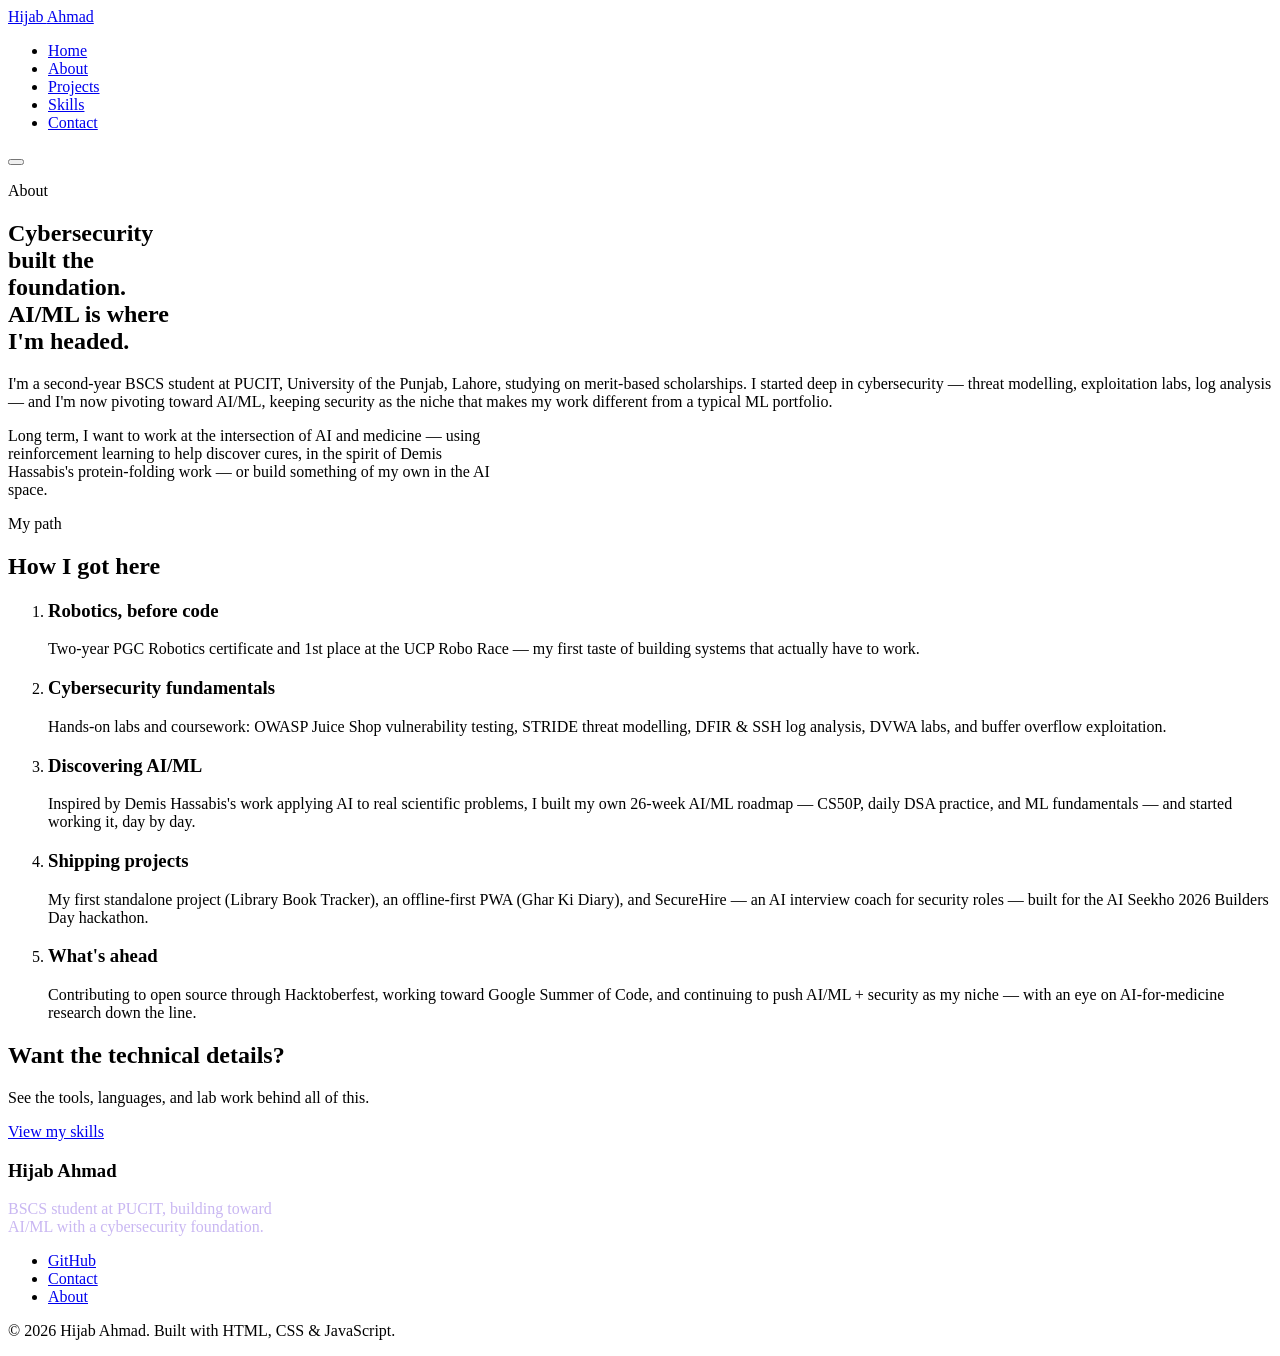
==== about.html @ f09784b3 "Add semantic HTML structure for all 5 pages" ====
<!DOCTYPE html>
<html lang="en">
<head>
  <meta charset="UTF-8">
  <meta name="viewport" content="width=device-width, initial-scale=1.0">
  <title>About — Hijab Ahmad</title>
  <meta name="description" content="Hijab Ahmad's background — from robotics and cybersecurity foundations to a self-built AI/ML roadmap.">
  <link rel="preconnect" href="https://fonts.googleapis.com">
  <link href="https://fonts.googleapis.com/css2?family=Fraunces:wght@600;700;900&family=Inter:wght@400;500;600;700&display=swap" rel="stylesheet">
  <link rel="stylesheet" href="css/styles.css">
</head>
<body>

  <header class="site-header">
    <div class="wrap">
      <a href="index.html" class="brand">Hijab <span>Ahmad</span></a>
      <nav aria-label="Primary">
        <ul class="nav-list" id="primary-nav">
          <li><a href="index.html">Home</a></li>
          <li><a href="about.html" aria-current="page">About</a></li>
          <li><a href="projects.html">Projects</a></li>
          <li><a href="skills.html">Skills</a></li>
          <li><a href="contact.html">Contact</a></li>
        </ul>
      </nav>
      <button class="nav-toggle" aria-label="Toggle navigation menu" aria-expanded="false" aria-controls="primary-nav">
        <span></span>
      </button>
    </div>
  </header>

  <main>
    <section style="padding-bottom:0;">
      <div class="wrap">
        <p class="hero-eyebrow">About</p>
        <h1 style="max-width:16ch;">Cybersecurity built the foundation. AI/ML is where I'm headed.</h1>
        <p class="lede" style="margin-top:18px;">I'm a second-year BSCS student at PUCIT, University of the Punjab, Lahore, studying on merit-based scholarships. I started deep in cybersecurity — threat modelling, exploitation labs, log analysis — and I'm now pivoting toward AI/ML, keeping security as the niche that makes my work different from a typical ML portfolio.</p>
        <p style="margin-top:16px; max-width:62ch;">Long term, I want to work at the intersection of AI and medicine — using reinforcement learning to help discover cures, in the spirit of Demis Hassabis's protein-folding work — or build something of my own in the AI space.</p>
      </div>
    </section>

    <section>
      <div class="wrap">
        <div class="section-head">
          <span class="kicker">My path</span>
          <h2>How I got here</h2>
        </div>

        <ol class="timeline">
          <li class="timeline-item" data-year="Early spark">
            <h3>Robotics, before code</h3>
            <p>Two-year PGC Robotics certificate and 1st place at the UCP Robo Race — my first taste of building systems that actually have to work.</p>
          </li>
          <li class="timeline-item" data-year="Foundation">
            <h3>Cybersecurity fundamentals</h3>
            <p>Hands-on labs and coursework: OWASP Juice Shop vulnerability testing, STRIDE threat modelling, DFIR &amp; SSH log analysis, DVWA labs, and buffer overflow exploitation.</p>
          </li>
          <li class="timeline-item" data-year="Turning point">
            <h3>Discovering AI/ML</h3>
            <p>Inspired by Demis Hassabis's work applying AI to real scientific problems, I built my own 26-week AI/ML roadmap — CS50P, daily DSA practice, and ML fundamentals — and started working it, day by day.</p>
          </li>
          <li class="timeline-item" data-year="Building">
            <h3>Shipping projects</h3>
            <p>My first standalone project (Library Book Tracker), an offline-first PWA (Ghar Ki Diary), and SecureHire — an AI interview coach for security roles — built for the AI Seekho 2026 Builders Day hackathon.</p>
          </li>
          <li class="timeline-item" data-year="Next">
            <h3>What's ahead</h3>
            <p>Contributing to open source through Hacktoberfest, working toward Google Summer of Code, and continuing to push AI/ML + security as my niche — with an eye on AI-for-medicine research down the line.</p>
          </li>
        </ol>
      </div>
    </section>

    <section class="cta-band">
      <div class="wrap">
        <div>
          <h2>Want the technical details?</h2>
          <p>See the tools, languages, and lab work behind all of this.</p>
        </div>
        <a href="skills.html" class="btn btn-primary">View my skills</a>
      </div>
    </section>
  </main>

  <footer class="site-footer">
    <div class="wrap">
      <div>
        <h3>Hijab Ahmad</h3>
        <p style="color:#C9B7F2; max-width:36ch;">BSCS student at PUCIT, building toward AI/ML with a cybersecurity foundation.</p>
      </div>
      <nav aria-label="Footer">
        <ul class="footer-links">
          <li><a href="https://github.com/hijabahmad-coder" target="_blank" rel="noopener">GitHub</a></li>
          <li><a href="contact.html">Contact</a></li>
          <li><a href="about.html">About</a></li>
        </ul>
      </nav>
    </div>
    <p class="footer-bottom">&copy; <span id="current-year"></span> Hijab Ahmad. Built with HTML, CSS &amp; JavaScript.</p>
  </footer>

  <script src="js/script.js"></script>
</body>
</html>
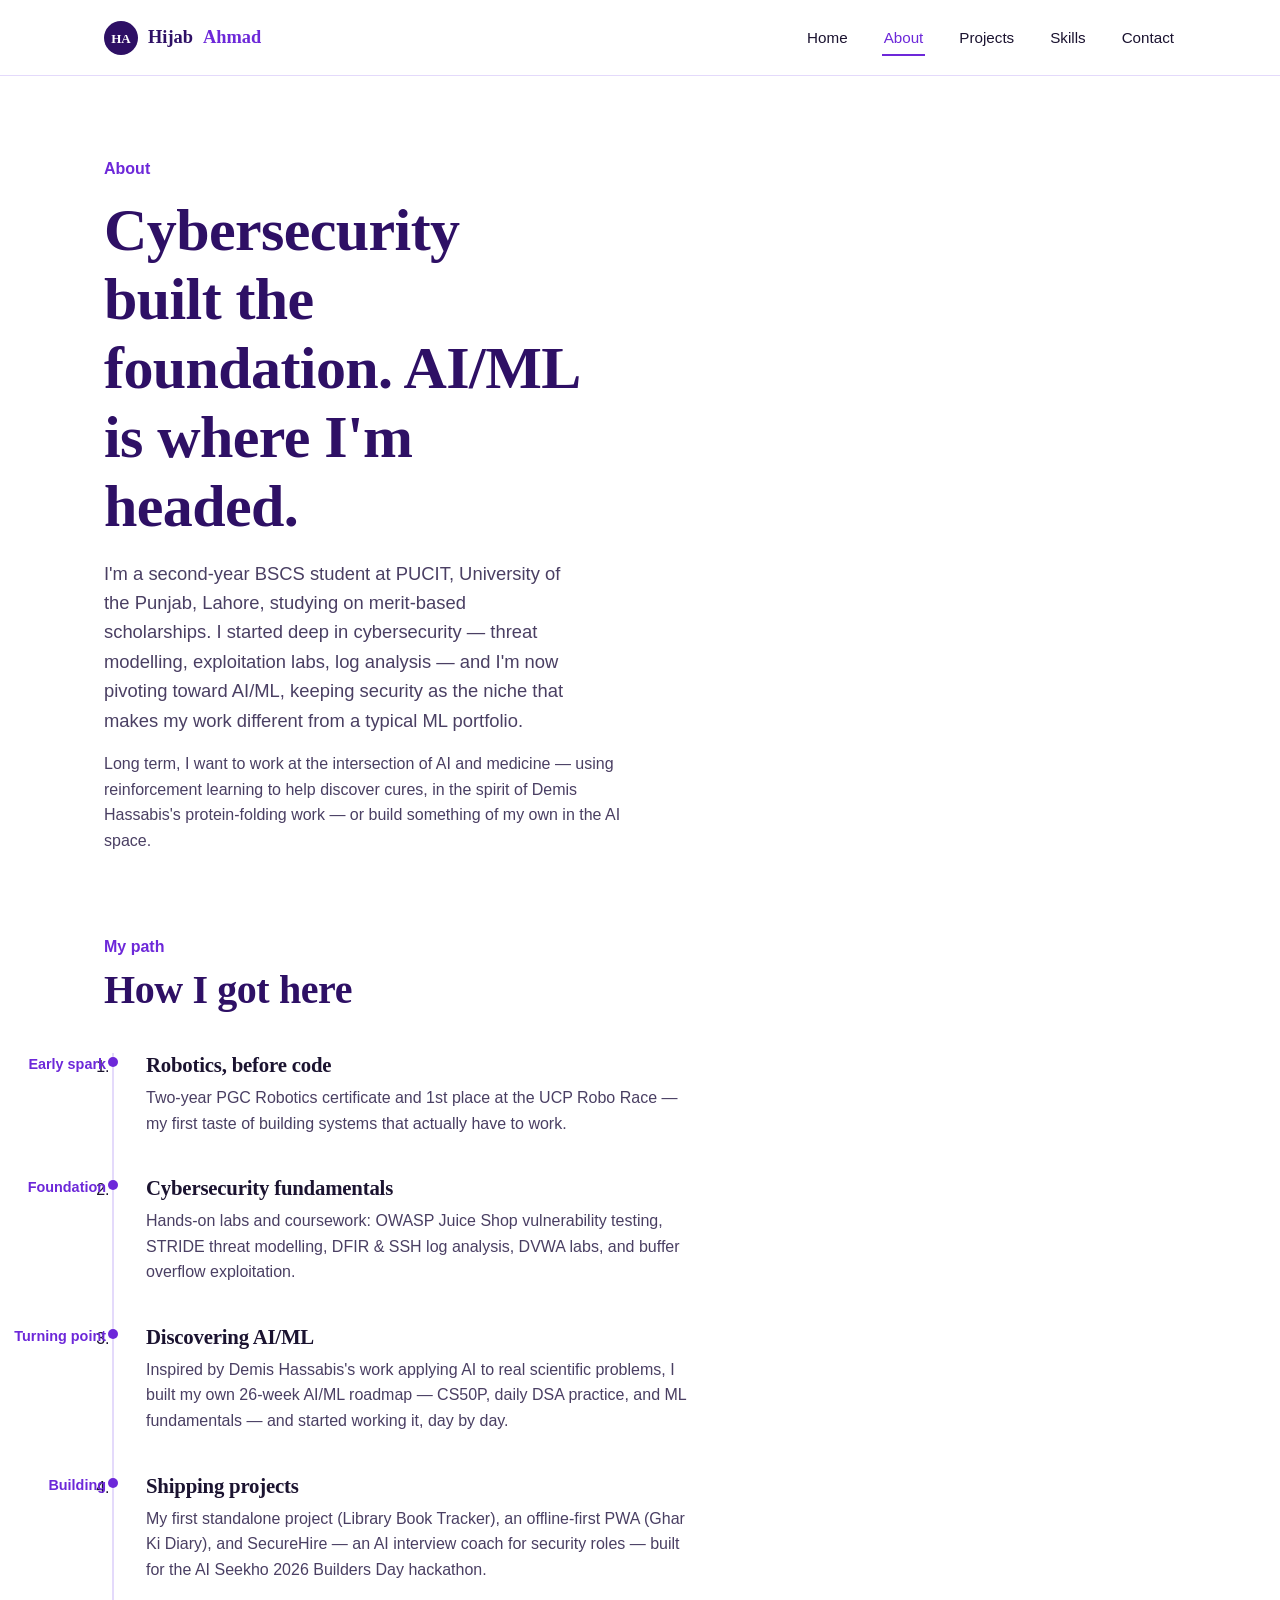
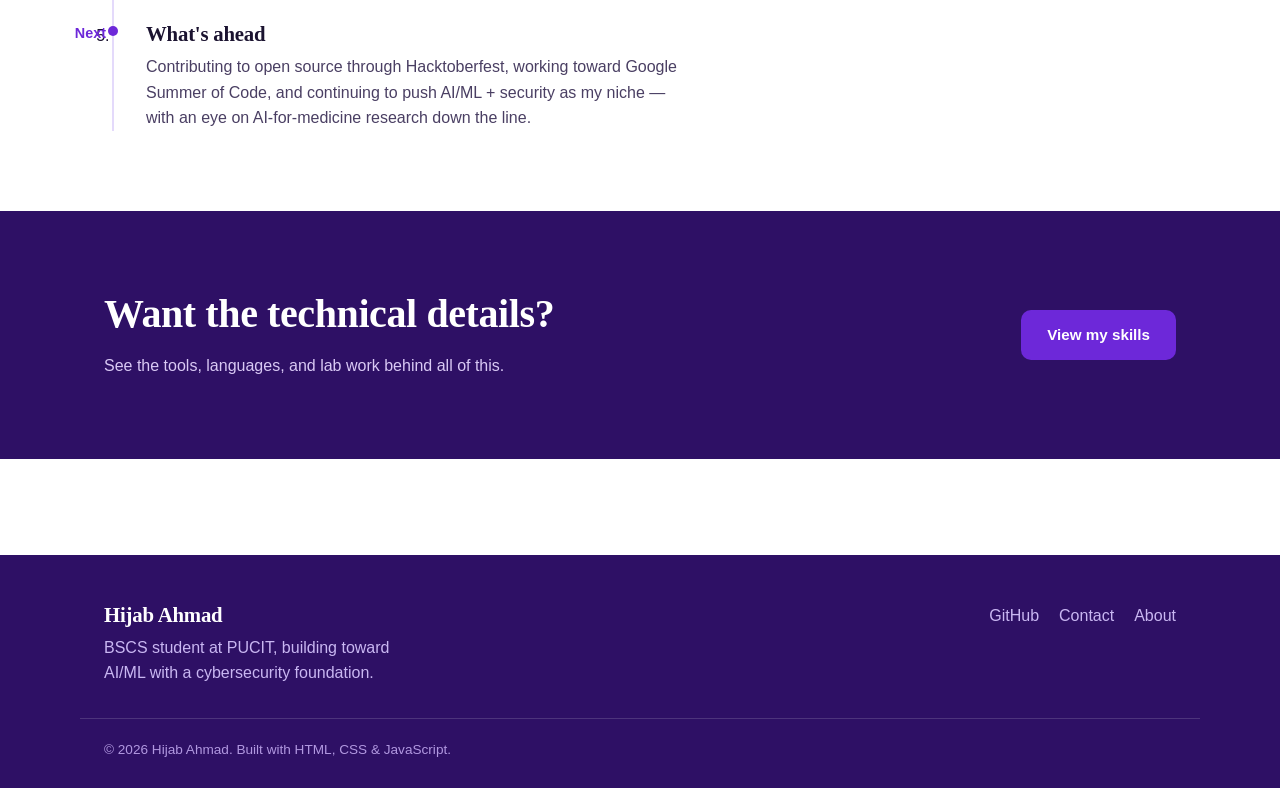
==== commit a619e1e5: "Add monogram logo mark, wire up real contact email, update Contact heading" ====
--- a/about.html
+++ b/about.html
@@ -13,7 +13,13 @@
 
   <header class="site-header">
     <div class="wrap">
-      <a href="index.html" class="brand">Hijab <span>Ahmad</span></a>
+      <a href="index.html" class="brand">
+        <svg width="34" height="34" viewBox="0 0 34 34" xmlns="http://www.w3.org/2000/svg" aria-hidden="true">
+          <circle cx="17" cy="17" r="17" fill="var(--purple-900)"></circle>
+          <text x="17" y="22" text-anchor="middle" font-family="Fraunces, serif" font-weight="700" font-size="13" fill="var(--white)">HA</text>
+        </svg>
+        Hijab <span>Ahmad</span>
+      </a>
       <nav aria-label="Primary">
         <ul class="nav-list" id="primary-nav">
           <li><a href="index.html">Home</a></li>
--- a/css/styles.css
+++ b/css/styles.css
@@ -0,0 +1,345 @@
+/* =========================================================
+   Hijab Ahmad — Portfolio
+   styles.css — single external stylesheet, linked on every page
+   ========================================================= */
+
+/* ---------- Design tokens ---------- */
+:root {
+  --ink: #1B1330;
+  --ink-soft: #4A3F63;
+  --white: #FFFFFF;
+  --surface: #F7F4FC;
+  --purple-900: #2E1065;
+  --purple-700: #4C1D95;
+  --purple-600: #6D28D9;
+  --purple-400: #A855F7;
+  --border: #E4DAFB;
+
+  --font-display: 'Fraunces', Georgia, serif;
+  --font-body: 'Inter', -apple-system, Segoe UI, sans-serif;
+
+  --max-width: 1120px;
+  --radius: 10px;
+  --transition: 200ms ease;
+  --nav-height: 76px;
+}
+
+/* ---------- Reset ---------- */
+*, *::before, *::after { box-sizing: border-box; margin: 0; padding: 0; }
+html { scroll-behavior: smooth; }
+body {
+  font-family: var(--font-body);
+  color: var(--ink);
+  background: var(--white);
+  line-height: 1.6;
+  -webkit-font-smoothing: antialiased;
+}
+img, svg { display: block; max-width: 100%; }
+a { color: inherit; text-decoration: none; }
+ul { list-style: none; }
+button { font: inherit; cursor: pointer; border: none; background: none; }
+input, textarea, select { font: inherit; }
+
+/* ---------- Utility ---------- */
+.wrap {
+  max-width: var(--max-width);
+  margin-inline: auto;
+  padding-inline: 24px;
+}
+.visually-hidden {
+  position: absolute; width: 1px; height: 1px;
+  overflow: hidden; clip: rect(0 0 0 0); white-space: nowrap;
+}
+:focus-visible {
+  outline: 3px solid var(--purple-400);
+  outline-offset: 2px;
+}
+
+/* ---------- Typography ---------- */
+h1, h2, h3 {
+  font-family: var(--font-display);
+  font-weight: 700;
+  line-height: 1.15;
+  letter-spacing: -0.01em;
+  color: var(--purple-900);
+}
+h1 { font-size: clamp(2.25rem, 4vw + 1rem, 3.75rem); }
+h2 { font-size: clamp(1.75rem, 2.5vw + 1rem, 2.5rem); margin-bottom: 1rem; }
+h3 { font-size: 1.3rem; margin-bottom: .5rem; color: var(--ink); }
+p { max-width: 62ch; color: var(--ink-soft); }
+.lede { font-size: 1.15rem; max-width: 46ch; }
+
+/* ---------- Nav ---------- */
+.site-header {
+  position: sticky; top: 0; z-index: 50;
+  background: rgba(255,255,255,.9);
+  backdrop-filter: blur(8px);
+  border-bottom: 1px solid var(--border);
+  height: var(--nav-height);
+}
+.site-header .wrap {
+  height: 100%;
+  display: flex; align-items: center; justify-content: space-between;
+}
+.brand {
+  display: flex; align-items: center; gap: 10px;
+  font-family: var(--font-display);
+  font-weight: 700; font-size: 1.15rem;
+  color: var(--purple-900);
+}
+.brand span { color: var(--purple-600); }
+
+.nav-list {
+  display: flex; gap: 32px;
+  align-items: center;
+}
+.nav-list a {
+  font-weight: 500; font-size: .95rem;
+  padding: 6px 2px; position: relative;
+  transition: color var(--transition);
+}
+.nav-list a::after {
+  content: ''; position: absolute; left: 0; bottom: -4px;
+  width: 0; height: 2px; background: var(--purple-600);
+  transition: width var(--transition);
+}
+.nav-list a:hover::after, .nav-list a[aria-current="page"]::after { width: 100%; }
+.nav-list a[aria-current="page"] { color: var(--purple-600); }
+
+.nav-toggle {
+  display: none;
+  width: 40px; height: 40px;
+  position: relative;
+}
+.nav-toggle span, .nav-toggle::before, .nav-toggle::after {
+  content: ''; position: absolute; left: 8px; right: 8px; height: 2px;
+  background: var(--purple-900); transition: transform var(--transition), opacity var(--transition);
+}
+.nav-toggle::before { top: 13px; }
+.nav-toggle span { top: 19px; }
+.nav-toggle::after { top: 25px; }
+.nav-toggle[aria-expanded="true"]::before { transform: translateY(6px) rotate(45deg); }
+.nav-toggle[aria-expanded="true"]::after { transform: translateY(-6px) rotate(-45deg); }
+.nav-toggle[aria-expanded="true"] span { opacity: 0; }
+
+/* ---------- Footer ---------- */
+.site-footer {
+  background: var(--purple-900);
+  color: #E9DFFB;
+  padding: 48px 0 28px;
+  margin-top: 96px;
+}
+.site-footer .wrap {
+  display: flex; justify-content: space-between; align-items: flex-start;
+  flex-wrap: wrap; gap: 24px;
+}
+.site-footer h3 { color: var(--white); }
+.footer-links { display: flex; gap: 20px; }
+.footer-links a { color: #C9B7F2; font-weight: 500; transition: color var(--transition); }
+.footer-links a:hover { color: var(--white); }
+.footer-bottom {
+  max-width: var(--max-width); margin: 32px auto 0; padding-inline: 24px;
+  border-top: 1px solid rgba(255,255,255,.15); padding-top: 20px;
+  font-size: .85rem; color: #B198E0;
+}
+
+/* ---------- Buttons ---------- */
+.btn {
+  display: inline-flex; align-items: center; gap: 8px;
+  padding: 13px 26px; border-radius: var(--radius);
+  font-weight: 600; font-size: .95rem;
+  transition: transform var(--transition), background var(--transition), box-shadow var(--transition);
+}
+.btn-primary {
+  background: var(--purple-600); color: var(--white);
+}
+.btn-primary:hover { background: var(--purple-700); transform: translateY(-2px); }
+.btn-ghost {
+  border: 1.5px solid var(--purple-600); color: var(--purple-700);
+}
+.btn-ghost:hover { background: var(--surface); }
+
+/* ---------- Hero ---------- */
+.hero {
+  padding: 72px 0 88px;
+}
+.hero .wrap {
+  display: grid;
+  grid-template-columns: 1.1fr .9fr;
+  gap: 48px;
+  align-items: center;
+}
+.hero-eyebrow { color: var(--purple-600); font-weight: 600; margin-bottom: 14px; }
+.hero h1 { margin-bottom: 18px; }
+.hero-actions { display: flex; gap: 14px; margin-top: 28px; flex-wrap: wrap; }
+.hero-art { width: 100%; }
+
+/* Highlight chip row */
+.highlights {
+  border-top: 1px solid var(--border);
+  border-bottom: 1px solid var(--border);
+  padding: 32px 0;
+}
+.highlights .wrap {
+  display: grid;
+  grid-template-columns: repeat(3, 1fr);
+  gap: 24px;
+}
+.highlight-item {
+  border-left: 2px solid var(--purple-400);
+  padding-left: 16px;
+}
+.highlight-item .num {
+  font-family: var(--font-display); font-size: 2rem; font-weight: 700;
+  color: var(--purple-700); display: block;
+}
+.highlight-item .label { color: var(--ink-soft); font-size: .95rem; }
+
+/* ---------- Sections ---------- */
+section { padding: 80px 0; }
+.section-surface { background: var(--surface); }
+.section-head { max-width: 640px; margin-bottom: 40px; }
+.section-head .kicker { color: var(--purple-600); font-weight: 600; margin-bottom: 8px; display: block; }
+
+/* ---------- Cards / grid ---------- */
+.grid-3 { display: grid; grid-template-columns: repeat(3, 1fr); gap: 28px; }
+.grid-2 { display: grid; grid-template-columns: repeat(2, 1fr); gap: 28px; }
+
+.card {
+  background: var(--white);
+  border: 1px solid var(--border);
+  padding: 28px;
+  transition: transform var(--transition), box-shadow var(--transition);
+}
+.card:hover { transform: translateY(-4px); box-shadow: 0 16px 32px -20px rgba(46,16,101,.35); }
+.card .tag {
+  display: inline-block; font-size: .78rem; font-weight: 600;
+  color: var(--purple-700); background: var(--surface);
+  border: 1px solid var(--border); padding: 3px 10px; border-radius: 999px;
+  margin-bottom: 14px;
+}
+
+/* ---------- Project filter ---------- */
+.filter-bar { display: flex; gap: 10px; margin-bottom: 32px; flex-wrap: wrap; }
+.filter-btn {
+  padding: 9px 18px; border-radius: 999px;
+  border: 1.5px solid var(--border); font-weight: 600; font-size: .9rem;
+  color: var(--ink-soft); transition: all var(--transition);
+}
+.filter-btn:hover { border-color: var(--purple-400); }
+.filter-btn.active { background: var(--purple-600); border-color: var(--purple-600); color: var(--white); }
+.project-card[hidden] { display: none; }
+.project-card { display: flex; flex-direction: column; gap: 10px; }
+.project-card .links { margin-top: 10px; display: flex; gap: 16px; }
+.project-card .links a { font-weight: 600; color: var(--purple-700); font-size: .9rem; }
+.project-card .links a:hover { text-decoration: underline; }
+
+/* ---------- Accordion (Skills page) ---------- */
+.accordion-item { border-bottom: 1px solid var(--border); }
+.accordion-trigger {
+  width: 100%; display: flex; justify-content: space-between; align-items: center;
+  padding: 22px 4px; text-align: left;
+}
+.accordion-trigger h3 { margin: 0; }
+.accordion-trigger .icon {
+  width: 22px; height: 22px; position: relative; flex-shrink: 0; margin-left: 16px;
+}
+.accordion-trigger .icon::before, .accordion-trigger .icon::after {
+  content: ''; position: absolute; background: var(--purple-600);
+  top: 50%; left: 50%; transform: translate(-50%, -50%);
+}
+.accordion-trigger .icon::before { width: 14px; height: 2px; }
+.accordion-trigger .icon::after { width: 2px; height: 14px; transition: transform var(--transition); }
+.accordion-trigger[aria-expanded="true"] .icon::after { transform: translate(-50%,-50%) rotate(90deg) scaleY(0); }
+.accordion-panel {
+  max-height: 0; overflow: hidden; transition: max-height 260ms ease;
+}
+.accordion-panel-inner { padding: 0 4px 24px; }
+.skill-tags { display: flex; flex-wrap: wrap; gap: 10px; margin-top: 12px; }
+.skill-tags li {
+  border: 1px solid var(--border); padding: 6px 14px; border-radius: 999px;
+  font-size: .88rem; font-weight: 500; color: var(--purple-700);
+}
+
+/* ---------- Timeline (About page) ---------- */
+.timeline { border-left: 2px solid var(--border); margin-left: 8px; }
+.timeline-item { position: relative; padding: 0 0 40px 32px; }
+.timeline-item:last-child { padding-bottom: 0; }
+.timeline-item::before {
+  content: attr(data-year);
+  position: absolute; left: -8px; top: 0; transform: translateX(-100%);
+  width: max-content; font-weight: 700; color: var(--purple-600); font-size: .9rem;
+}
+.timeline-item::after {
+  content: ''; position: absolute; left: -6px; top: 4px;
+  width: 10px; height: 10px; border-radius: 50%; background: var(--purple-600);
+}
+
+/* ---------- Contact ---------- */
+.contact-layout { display: grid; grid-template-columns: 1fr 1fr; gap: 56px; }
+.form-group { margin-bottom: 22px; }
+.form-group label { display: block; font-weight: 600; margin-bottom: 8px; font-size: .92rem; }
+.form-group input, .form-group textarea {
+  width: 100%; padding: 13px 14px; border: 1.5px solid var(--border);
+  border-radius: 8px; background: var(--surface); color: var(--ink);
+  transition: border-color var(--transition);
+}
+.form-group input:focus, .form-group textarea:focus { border-color: var(--purple-600); outline: none; }
+.form-group textarea { resize: vertical; min-height: 130px; }
+.error-msg {
+  color: #B91C1C; font-size: .85rem; margin-top: 6px; display: none;
+}
+.form-group.invalid input, .form-group.invalid textarea { border-color: #B91C1C; }
+.form-group.invalid .error-msg { display: block; }
+.form-status {
+  margin-top: 18px; padding: 14px 16px; border-radius: 8px;
+  background: var(--surface); border: 1px solid var(--border);
+  font-weight: 500; display: none;
+}
+.form-status.show { display: block; }
+
+.contact-info-item { display: flex; gap: 14px; margin-bottom: 24px; }
+.contact-info-item .icon {
+  width: 40px; height: 40px; border-radius: 50%;
+  background: var(--surface); border: 1px solid var(--border);
+  flex-shrink: 0;
+}
+
+/* CTA band */
+.cta-band {
+  background: var(--purple-900); color: var(--white);
+  text-align: left;
+}
+.cta-band h2 { color: var(--white); }
+.cta-band p { color: #D9C9F5; }
+.cta-band .wrap { display: flex; justify-content: space-between; align-items: center; flex-wrap: wrap; gap: 24px; }
+
+/* ---------- Responsive ---------- */
+@media (max-width: 860px) {
+  .hero .wrap { grid-template-columns: 1fr; }
+  .hero-art { order: -1; max-width: 280px; margin-inline: auto; }
+  .grid-3 { grid-template-columns: repeat(2, 1fr); }
+  .contact-layout { grid-template-columns: 1fr; gap: 40px; }
+  .highlights .wrap { grid-template-columns: 1fr; gap: 20px; }
+}
+
+@media (max-width: 720px) {
+  .nav-list {
+    position: fixed; top: var(--nav-height); left: 0; right: 0;
+    background: var(--white); border-bottom: 1px solid var(--border);
+    flex-direction: column; align-items: flex-start; gap: 0;
+    padding: 8px 24px 20px;
+    transform: translateY(-8px); opacity: 0; pointer-events: none;
+    transition: transform var(--transition), opacity var(--transition);
+  }
+  .nav-list.open { transform: translateY(0); opacity: 1; pointer-events: auto; }
+  .nav-list li { width: 100%; padding: 12px 0; border-bottom: 1px solid var(--border); }
+  .nav-list li:last-child { border-bottom: none; }
+  .nav-toggle { display: block; }
+  .grid-3, .grid-2 { grid-template-columns: 1fr; }
+  section { padding: 56px 0; }
+  .site-footer .wrap { flex-direction: column; }
+  .timeline-item::before { position: static; transform: none; display: block; margin-bottom: 4px; }
+  .timeline { margin-left: 0; }
+  .timeline-item { padding-left: 24px; }
+}
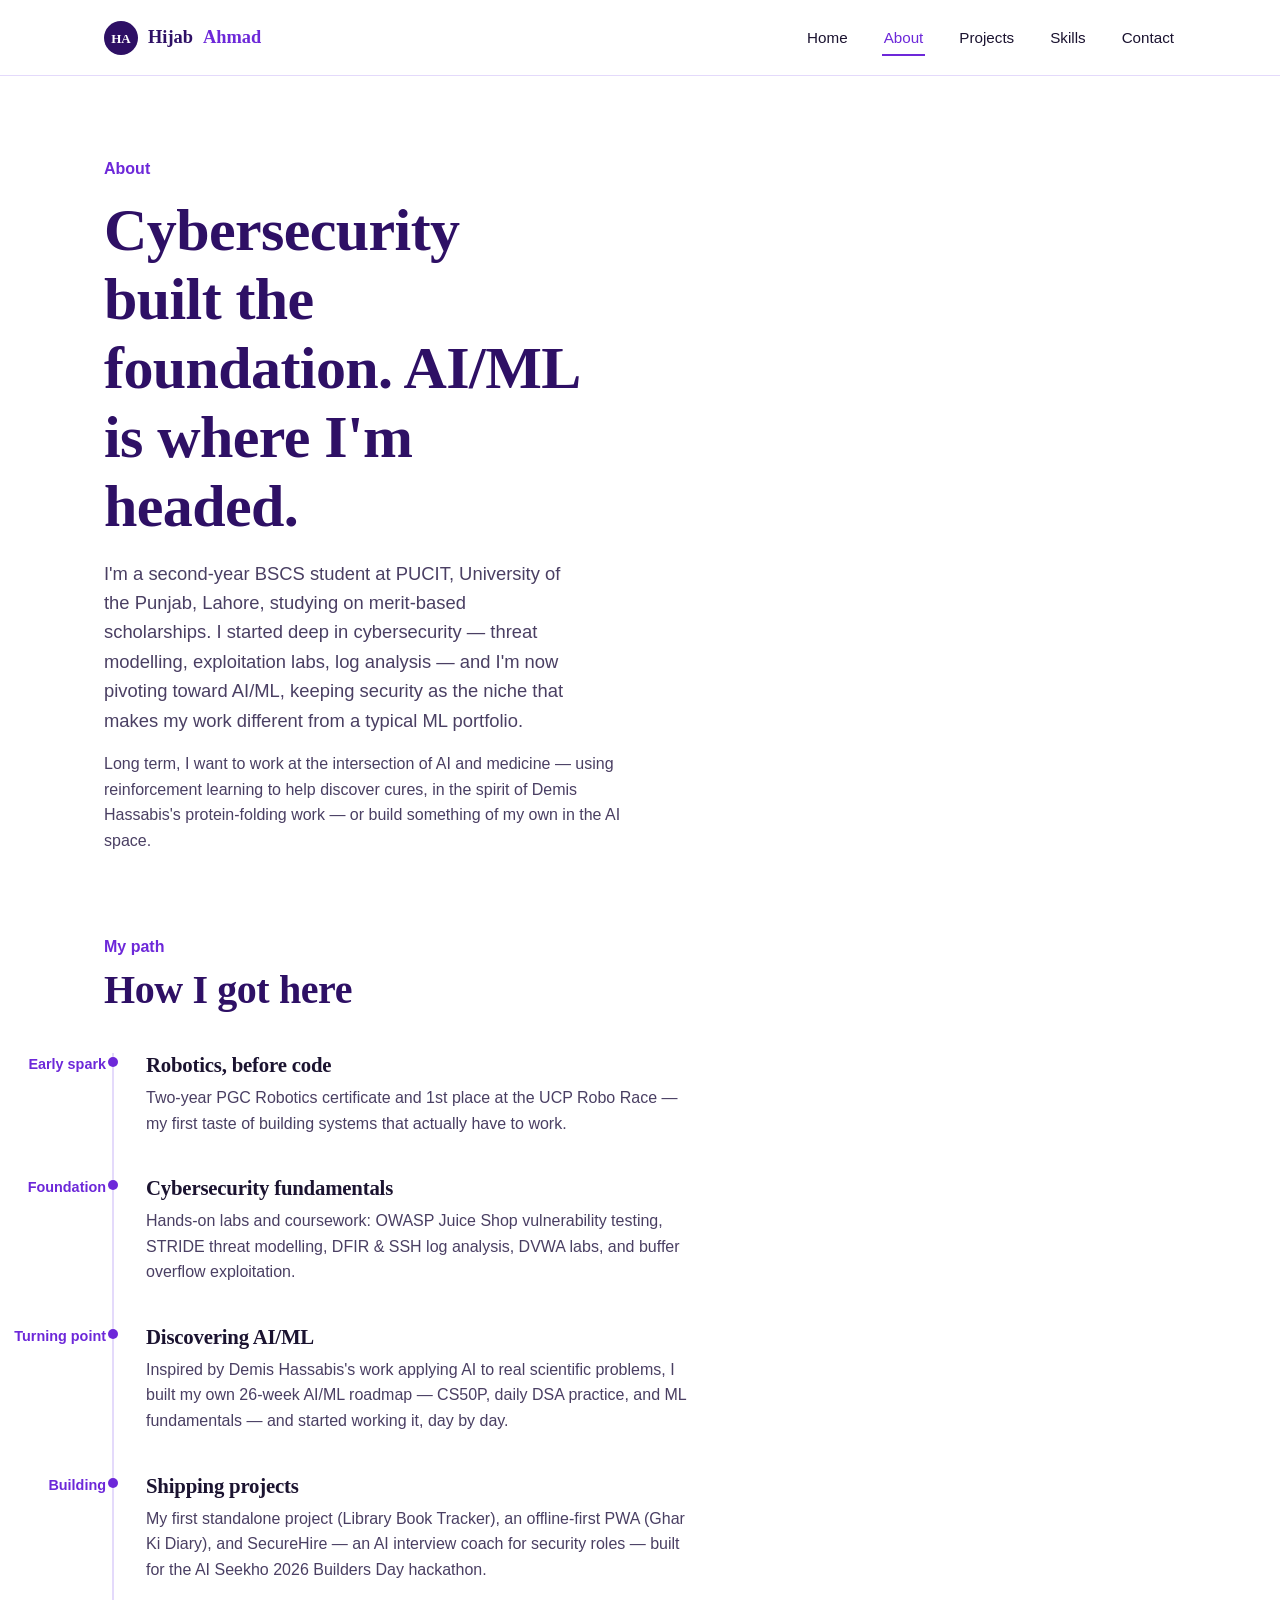
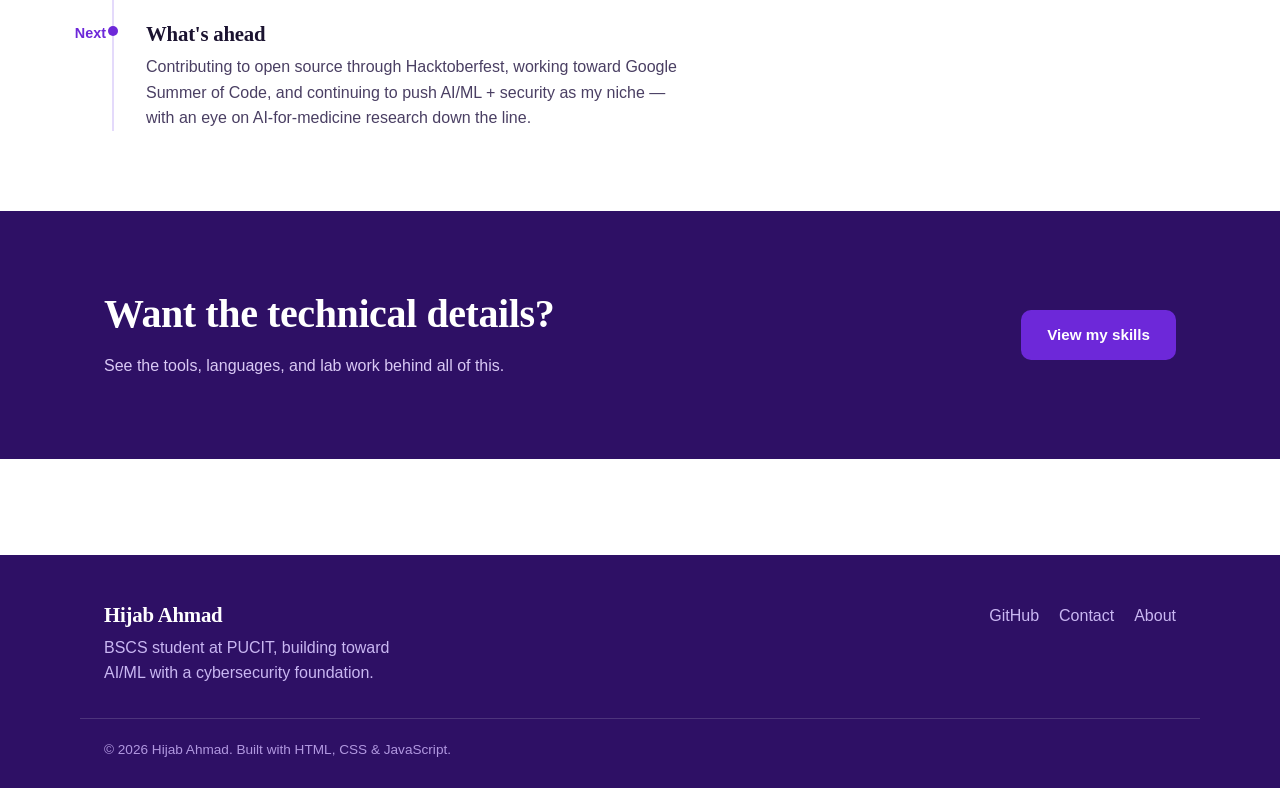
==== commit 8075c7d5: "Add HA monogram favicon for the browser tab" ====
--- a/about.html
+++ b/about.html
@@ -5,6 +5,7 @@
   <meta name="viewport" content="width=device-width, initial-scale=1.0">
   <title>About — Hijab Ahmad</title>
   <meta name="description" content="Hijab Ahmad's background — from robotics and cybersecurity foundations to a self-built AI/ML roadmap.">
+  <link rel="icon" type="image/svg+xml" href="images/favicon.svg">
   <link rel="preconnect" href="https://fonts.googleapis.com">
   <link href="https://fonts.googleapis.com/css2?family=Fraunces:wght@600;700;900&family=Inter:wght@400;500;600;700&display=swap" rel="stylesheet">
   <link rel="stylesheet" href="css/styles.css">
--- a/css/styles.css
+++ b/css/styles.css
@@ -262,7 +262,7 @@
 }
 
 /* ---------- Timeline (About page) ---------- */
-.timeline { border-left: 2px solid var(--border); margin-left: 8px; }
+.timeline { border-left: 2px solid var(--border); margin-left: 8px; list-style: none; }
 .timeline-item { position: relative; padding: 0 0 40px 32px; }
 .timeline-item:last-child { padding-bottom: 0; }
 .timeline-item::before {
